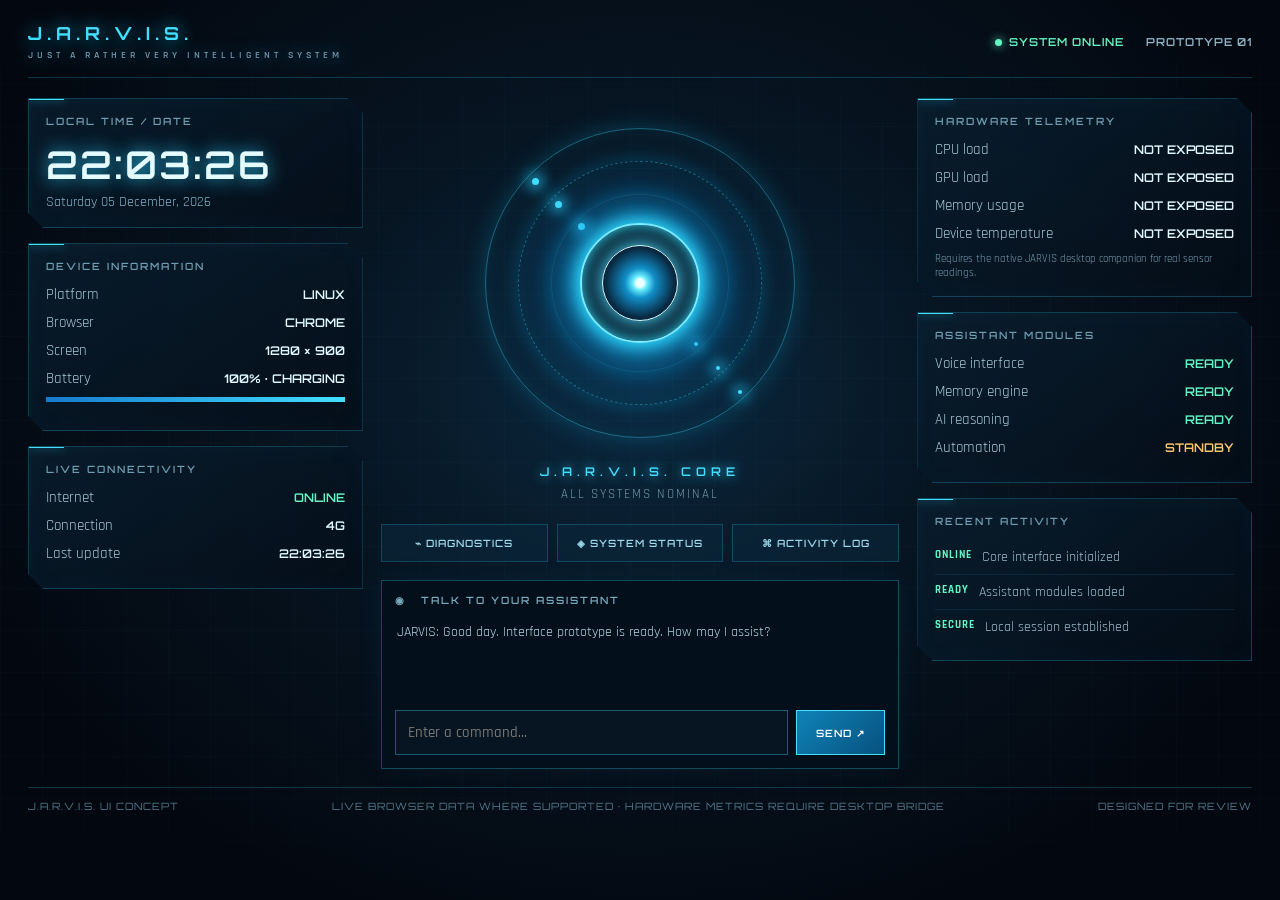
==== ui-prototype/index.html @ 623dfafd "Replace demo telemetry with live browser data and honest hardware placeholders" ====
<!doctype html>
<html lang="en">
<head>
<meta charset="utf-8"><meta name="viewport" content="width=device-width,initial-scale=1">
<meta name="theme-color" content="#050b13"><title>J.A.R.V.I.S. — Interface Prototype</title>
<style>
@import url('https://fonts.googleapis.com/css2?family=Orbitron:wght@400;500;600;700;800&family=Rajdhani:wght@400;500;600;700&display=swap');
:root{--bg:#050b13;--panel:rgba(8,22,35,.78);--line:rgba(42,190,230,.25);--cyan:#42dfff;--blue:#168dff;--muted:#7393a6;--white:#dffaff;--green:#63f6c4;--amber:#ffc66d}
*{box-sizing:border-box}body{margin:0;background:radial-gradient(ellipse at 50% 42%,#0b2940 0,#071522 35%,#030810 78%);color:var(--white);font-family:Rajdhani,Arial,sans-serif;min-height:100vh;overflow-x:hidden}
body:before{content:"";position:fixed;inset:0;pointer-events:none;background:linear-gradient(rgba(66,223,255,.025) 1px,transparent 1px),linear-gradient(90deg,rgba(66,223,255,.025) 1px,transparent 1px);background-size:42px 42px;mask-image:linear-gradient(transparent,#000 15%,#000 85%,transparent)}
.shell{max-width:1500px;margin:auto;padding:22px 28px 26px;position:relative}.top{display:flex;justify-content:space-between;align-items:center;border-bottom:1px solid var(--line);padding:0 0 16px}.brand{font:700 18px Orbitron;letter-spacing:5px;color:var(--cyan);text-shadow:0 0 18px #1abde9}.brand small{display:block;font:600 10px Rajdhani;letter-spacing:4px;color:#7297aa;margin-top:5px}.topright{display:flex;gap:22px;align-items:center;font:600 11px Orbitron;letter-spacing:1px;color:#91b5c6}.live{color:var(--green)}.dot{display:inline-block;width:7px;height:7px;border-radius:50%;background:var(--green);box-shadow:0 0 10px var(--green);margin-right:7px}
.layout{display:grid;grid-template-columns:minmax(210px,1fr) minmax(340px,1.55fr) minmax(210px,1fr);gap:18px;padding-top:20px}.column{display:flex;flex-direction:column;gap:15px}.panel{background:linear-gradient(145deg,rgba(10,31,48,.82),rgba(4,13,23,.78));border:1px solid var(--line);clip-path:polygon(0 0,calc(100% - 15px) 0,100% 15px,100% 100%,15px 100%,0 calc(100% - 15px));padding:16px 17px;position:relative;box-shadow:inset 0 0 22px rgba(25,145,190,.045),0 8px 28px #0005}.panel:after{content:"";position:absolute;top:0;left:0;width:35px;height:1px;background:var(--cyan);box-shadow:0 0 8px var(--cyan)}.label{font:600 10px Orbitron;letter-spacing:2px;color:#6f9caf;margin-bottom:13px}.clock{font:600 clamp(27px,3vw,40px) Orbitron;color:#e4fbff;text-shadow:0 0 18px #2bbce8;letter-spacing:2px}.date{font-size:14px;color:#83b1c5;margin-top:5px}.row{display:flex;justify-content:space-between;align-items:center;gap:12px;margin:9px 0;font-size:15px;color:#a9c9d7}.row strong{font:600 12px Orbitron;color:#e1faff}.meter{height:5px;background:#153346;margin:7px 0 12px;overflow:hidden}.meter i{display:block;height:100%;background:linear-gradient(90deg,#167bce,var(--cyan));box-shadow:0 0 10px var(--cyan);width:var(--w)}
.center{display:flex;flex-direction:column;align-items:center;justify-content:flex-start;min-height:440px;position:relative}.core-wrap{width:min(330px,75vw);aspect-ratio:1;display:grid;place-items:center;position:relative;margin:20px auto 16px}.orbit{position:absolute;border:1px solid rgba(62,218,255,.4);border-radius:50%;inset:3%;box-shadow:0 0 25px #0ba9d944,inset 0 0 25px #0ba9d922;animation:spin 22s linear infinite}.orbit.two{inset:13%;border-style:dashed;animation:spin 35s linear infinite reverse}.orbit.three{inset:23%;border-color:rgba(62,218,255,.18);animation:spin 15s linear infinite}.orbit:before,.orbit:after{content:"";position:absolute;width:7px;height:7px;background:var(--cyan);border-radius:50%;box-shadow:0 0 14px 4px #26bce9;top:16%;left:15%}.orbit:after{top:auto;left:auto;bottom:14%;right:17%;width:4px;height:4px}.reactor{width:43%;aspect-ratio:1;border-radius:50%;position:relative;background:radial-gradient(circle,#eaffff 0 4%,#68edff 7%,#118ec7 15%,#092a43 34%,#061321 57%,transparent 60%);filter:drop-shadow(0 0 14px #21cfff) drop-shadow(0 0 35px #0786d9);animation:pulse 3s ease-in-out infinite}.reactor:before{content:"";position:absolute;inset:8%;border:2px solid #7aeaff;border-radius:50%;box-shadow:0 0 18px #37dfff,inset 0 0 15px #37dfff}.reactor:after{content:"";position:absolute;inset:23%;border:1px solid #d8fbff;border-radius:50%;box-shadow:0 0 20px #55e5ff}.core-caption{text-align:center;font:600 12px Orbitron;letter-spacing:5px;color:var(--cyan);text-shadow:0 0 12px #2dcfff}.subcaption{font-size:13px;color:#7297aa;letter-spacing:2px;margin-top:7px}.quick{display:grid;grid-template-columns:repeat(3,1fr);gap:9px;width:100%;margin-top:22px}.quick button,.navbtn{font:600 10px Orbitron;letter-spacing:1px;color:#9bd7e8;background:rgba(10,38,57,.7);border:1px solid var(--line);padding:12px 7px;cursor:pointer;transition:.2s}.quick button:hover,.navbtn:hover{border-color:var(--cyan);color:#fff;box-shadow:0 0 16px #18bce533;background:#0d2d43}.metric{font:600 23px Orbitron;color:#e1faff}.unit{font:11px Rajdhani;color:#779bad}.activity{display:flex;gap:10px;padding:8px 0;border-bottom:1px solid rgba(42,190,230,.12);font-size:14px;color:#9dbdcb}.activity:last-child{border:0}.activity b{color:var(--green);font-size:11px;letter-spacing:1px}.chat{margin-top:18px;border:1px solid rgba(47,197,235,.32);background:rgba(4,16,27,.9);padding:13px;box-shadow:0 0 25px #0785ba16}.chat-head{font:600 10px Orbitron;letter-spacing:2px;color:#78a9bc;margin-bottom:9px}.messages{height:95px;overflow:auto;font-size:14px;color:#b6d5e1;padding:2px 2px 8px}.msg{margin:6px 0}.msg.user{color:#73e8ff}.composer{display:flex;gap:8px}.composer input{min-width:0;flex:1;background:#071522;border:1px solid #1b5973;color:#dffaff;padding:12px;font:500 15px Rajdhani;outline:none}.composer input:focus{border-color:var(--cyan);box-shadow:0 0 12px #16a8d433}.composer button{background:linear-gradient(135deg,#0e83b7,#07517e);border:1px solid #48dfff;color:white;padding:0 19px;font:600 10px Orbitron;letter-spacing:1px;cursor:pointer}.foot{display:flex;justify-content:space-between;gap:10px;margin-top:18px;padding-top:12px;border-top:1px solid var(--line);font:10px Orbitron;letter-spacing:1px;color:#54798b}.toast{position:fixed;bottom:22px;left:50%;transform:translate(-50%,20px);opacity:0;background:#0b2b3d;border:1px solid var(--cyan);padding:10px 18px;color:#dffaff;font:11px Orbitron;transition:.25s;pointer-events:none}.toast.show{opacity:1;transform:translate(-50%,0)}@keyframes spin{to{transform:rotate(360deg)}}@keyframes pulse{50%{transform:scale(1.06);filter:drop-shadow(0 0 20px #21cfff) drop-shadow(0 0 48px #0786d9)}}@media(max-width:900px){.layout{grid-template-columns:1fr 1fr}.center{grid-column:1/-1;grid-row:1;min-height:unset}.column.left{grid-column:1}.column.right{grid-column:2}.core-wrap{width:250px;margin:12px auto}.quick{max-width:480px}}@media(max-width:560px){.shell{padding:15px 12px}.topright{gap:9px;font-size:9px}.brand{font-size:15px;letter-spacing:3px}.layout{grid-template-columns:1fr}.center{grid-column:1;grid-row:1}.column.left,.column.right{grid-column:1}.core-wrap{width:220px}.foot{font-size:8px}.quick button{font-size:9px}}
</style></head>
<body><main class="shell">
<header class="top"><div class="brand">J.A.R.V.I.S.<small>JUST A RATHER VERY INTELLIGENT SYSTEM</small></div><div class="topright"><span><i class="dot"></i><span class="live">SYSTEM ONLINE</span></span><span>PROTOTYPE 01</span></div></header>
<section class="layout">
<aside class="column left">
<div class="panel"><div class="label">LOCAL TIME / DATE</div><div class="clock" id="clock">--:--:--</div><div class="date" id="date">Loading date...</div></div>
<div class="panel"><div class="label">DEVICE INFORMATION</div><div class="row"><span>Platform</span><strong id="platform">DETECTING</strong></div><div class="row"><span>Browser</span><strong id="browser">DETECTING</strong></div><div class="row"><span>Screen</span><strong id="screenSize">--</strong></div><div class="row"><span>Battery</span><strong id="battery">NOT AVAILABLE</strong></div><div class="meter"><i id="batteryMeter" style="--w:0%"></i></div></div>
<div class="panel"><div class="label">LIVE CONNECTIVITY</div><div class="row"><span>Internet</span><strong id="onlineStatus">CHECKING</strong></div><div class="row"><span>Connection</span><strong id="connectionType">UNKNOWN</strong></div><div class="row"><span>Last update</span><strong id="updateTime">--:--:--</strong></div></div>
</aside>
<section class="center"><div class="core-wrap"><div class="orbit"></div><div class="orbit two"></div><div class="orbit three"></div><div class="reactor"></div></div><div class="core-caption">J.A.R.V.I.S. CORE</div><div class="subcaption">ALL SYSTEMS NOMINAL</div>
<div class="quick"><button data-action="Run diagnostics">⌁ DIAGNOSTICS</button><button data-action="Open system status">◈ SYSTEM STATUS</button><button data-action="Show recent activity">⌘ ACTIVITY LOG</button></div>
<div class="chat" style="width:100%"><div class="chat-head">◉ &nbsp; TALK TO YOUR ASSISTANT</div><div class="messages" id="messages"><div class="msg">JARVIS: Good day. Interface prototype is ready. How may I assist?</div></div><form class="composer" id="chatForm"><input id="chatInput" autocomplete="off" placeholder="Enter a command..." aria-label="Message JARVIS"><button type="submit">SEND ↗</button></form></div></section>
<aside class="column right">
<div class="panel"><div class="label">HARDWARE TELEMETRY</div><div class="row"><span>CPU load</span><strong id="cpuLoad">NOT EXPOSED</strong></div><div class="row"><span>GPU load</span><strong id="gpuLoad">NOT EXPOSED</strong></div><div class="row"><span>Memory usage</span><strong id="memoryUsage">NOT EXPOSED</strong></div><div class="row"><span>Device temperature</span><strong id="deviceTemp">NOT EXPOSED</strong></div><div class="unit">Requires the native JARVIS desktop companion for real sensor readings.</div></div>
<div class="panel"><div class="label">ASSISTANT MODULES</div><div class="row"><span>Voice interface</span><strong style="color:var(--green)">READY</strong></div><div class="row"><span>Memory engine</span><strong style="color:var(--green)">READY</strong></div><div class="row"><span>AI reasoning</span><strong style="color:var(--green)">READY</strong></div><div class="row"><span>Automation</span><strong style="color:var(--amber)">STANDBY</strong></div></div>
<div class="panel"><div class="label">RECENT ACTIVITY</div><div class="activity"><b>ONLINE</b><span>Core interface initialized</span></div><div class="activity"><b>READY</b><span>Assistant modules loaded</span></div><div class="activity"><b>SECURE</b><span>Local session established</span></div></div>
</aside></section>
<footer class="foot"><span>J.A.R.V.I.S. UI CONCEPT</span><span>LIVE BROWSER DATA WHERE SUPPORTED · HARDWARE METRICS REQUIRE DESKTOP BRIDGE</span><span>DESIGNED FOR REVIEW</span></footer></main><div class="toast" id="toast"></div>
<script>
const clock=document.getElementById('clock'),date=document.getElementById('date');
const updateTime=document.getElementById('updateTime');
function tick(){const d=new Date();clock.textContent=d.toLocaleTimeString('en-IN',{hour12:false});date.textContent=d.toLocaleDateString('en-IN',{weekday:'long',day:'2-digit',month:'long',year:'numeric'});if(updateTime)updateTime.textContent=d.toLocaleTimeString('en-IN',{hour12:false});}
tick();setInterval(tick,1000);
document.getElementById('platform').textContent=(navigator.userAgentData?.platform||navigator.platform||'Browser').toUpperCase();
document.getElementById('browser').textContent=(navigator.userAgent.match(/(Edg|Chrome|Firefox|Safari)\/?([\d.]*)/i)?.[1]||'WEB').toUpperCase();
function screenInfo(){document.getElementById('screenSize').textContent=screen.width+' × '+screen.height;}
screenInfo();addEventListener('resize',screenInfo);
function updateOnline(){const el=document.getElementById('onlineStatus');el.textContent=navigator.onLine?'ONLINE':'OFFLINE';el.style.color=navigator.onLine?'var(--green)':'var(--amber)';}
updateOnline();addEventListener('online',updateOnline);addEventListener('offline',updateOnline);
const connection=navigator.connection||navigator.mozConnection||navigator.webkitConnection;
function updateConnection(){document.getElementById('connectionType').textContent=connection?(connection.effectiveType||connection.type||'AVAILABLE').toUpperCase():'NOT EXPOSED';}
updateConnection();connection?.addEventListener?.('change',updateConnection);
async function updateBattery(){const el=document.getElementById('battery'),meter=document.getElementById('batteryMeter');if(!navigator.getBattery){el.textContent='NOT SUPPORTED';meter.style.setProperty('--w','0%');return;}try{const b=await navigator.getBattery();function paint(){el.textContent=Math.round(b.level*100)+'%'+(b.charging?' · CHARGING':'');meter.style.setProperty('--w',(b.level*100)+'%');}paint();b.addEventListener('levelchange',paint);b.addEventListener('chargingchange',paint);}catch{el.textContent='PERMISSION UNAVAILABLE';}}
updateBattery();
const toast=document.getElementById('toast');let toastTimer;
function notify(t){toast.textContent=t;toast.classList.add('show');clearTimeout(toastTimer);toastTimer=setTimeout(()=>toast.classList.remove('show'),2200);}
document.querySelectorAll('[data-action]').forEach(b=>b.addEventListener('click',()=>{notify(b.dataset.action+' — prototype action');addMessage('JARVIS',b.dataset.action+' selected. Desktop integration is not connected yet.');}));
const messages=document.getElementById('messages');
function addMessage(who,txt,cls=''){const el=document.createElement('div');el.className='msg '+cls;el.textContent=who+': '+txt;messages.appendChild(el);messages.scrollTop=messages.scrollHeight;}
document.getElementById('chatForm').addEventListener('submit',e=>{e.preventDefault();const input=document.getElementById('chatInput'),value=input.value.trim();if(!value)return;addMessage('YOU',value,'user');input.value='';setTimeout(()=>addMessage('JARVIS','Message received. Connect the JARVIS AI backend to enable real assistant responses.'),350);});
</script></body></html>
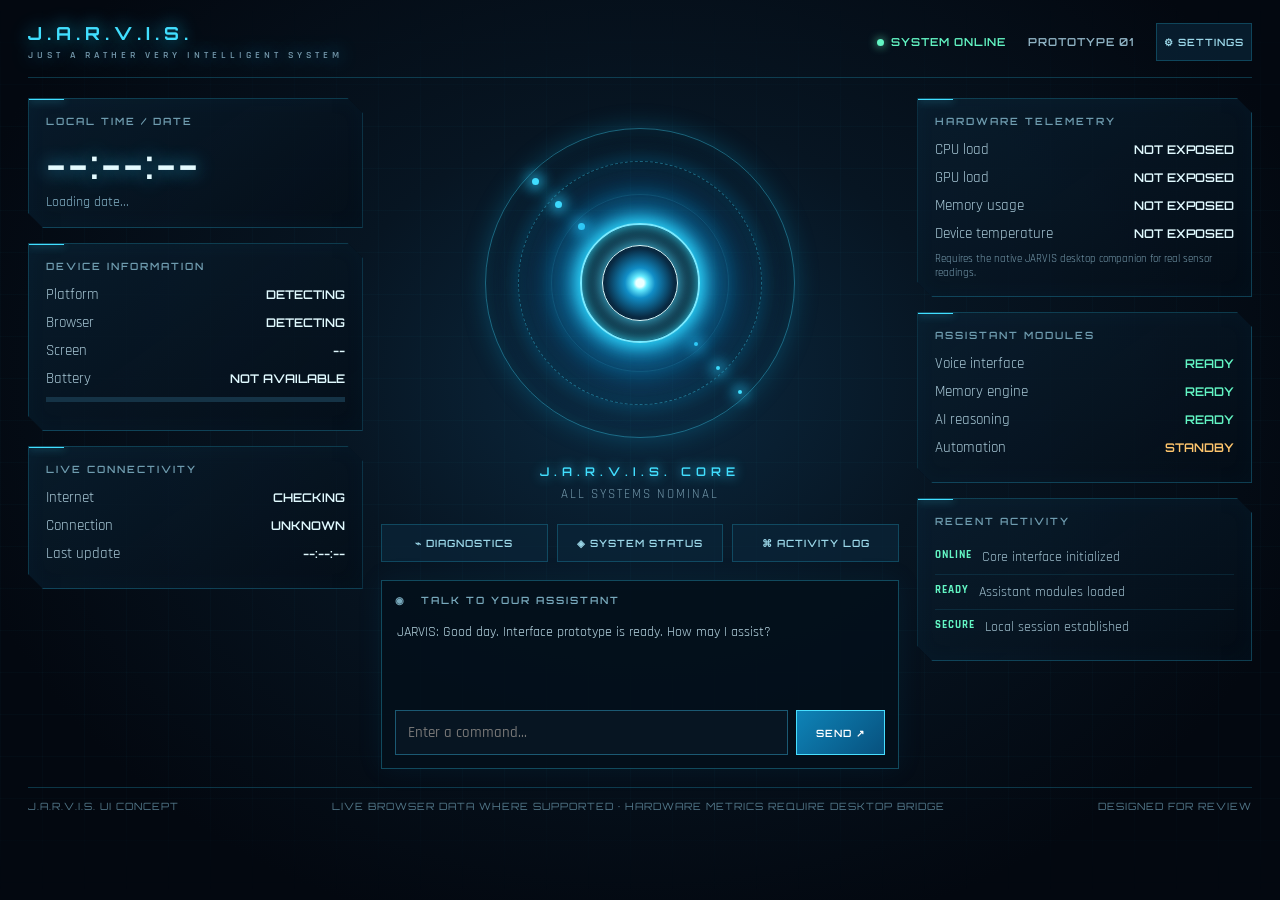
==== commit a737c266: "Add interactive JARVIS interface settings" ====
--- a/ui-prototype/index.html
+++ b/ui-prototype/index.html
@@ -10,10 +10,10 @@
 body:before{content:"";position:fixed;inset:0;pointer-events:none;background:linear-gradient(rgba(66,223,255,.025) 1px,transparent 1px),linear-gradient(90deg,rgba(66,223,255,.025) 1px,transparent 1px);background-size:42px 42px;mask-image:linear-gradient(transparent,#000 15%,#000 85%,transparent)}
 .shell{max-width:1500px;margin:auto;padding:22px 28px 26px;position:relative}.top{display:flex;justify-content:space-between;align-items:center;border-bottom:1px solid var(--line);padding:0 0 16px}.brand{font:700 18px Orbitron;letter-spacing:5px;color:var(--cyan);text-shadow:0 0 18px #1abde9}.brand small{display:block;font:600 10px Rajdhani;letter-spacing:4px;color:#7297aa;margin-top:5px}.topright{display:flex;gap:22px;align-items:center;font:600 11px Orbitron;letter-spacing:1px;color:#91b5c6}.live{color:var(--green)}.dot{display:inline-block;width:7px;height:7px;border-radius:50%;background:var(--green);box-shadow:0 0 10px var(--green);margin-right:7px}
 .layout{display:grid;grid-template-columns:minmax(210px,1fr) minmax(340px,1.55fr) minmax(210px,1fr);gap:18px;padding-top:20px}.column{display:flex;flex-direction:column;gap:15px}.panel{background:linear-gradient(145deg,rgba(10,31,48,.82),rgba(4,13,23,.78));border:1px solid var(--line);clip-path:polygon(0 0,calc(100% - 15px) 0,100% 15px,100% 100%,15px 100%,0 calc(100% - 15px));padding:16px 17px;position:relative;box-shadow:inset 0 0 22px rgba(25,145,190,.045),0 8px 28px #0005}.panel:after{content:"";position:absolute;top:0;left:0;width:35px;height:1px;background:var(--cyan);box-shadow:0 0 8px var(--cyan)}.label{font:600 10px Orbitron;letter-spacing:2px;color:#6f9caf;margin-bottom:13px}.clock{font:600 clamp(27px,3vw,40px) Orbitron;color:#e4fbff;text-shadow:0 0 18px #2bbce8;letter-spacing:2px}.date{font-size:14px;color:#83b1c5;margin-top:5px}.row{display:flex;justify-content:space-between;align-items:center;gap:12px;margin:9px 0;font-size:15px;color:#a9c9d7}.row strong{font:600 12px Orbitron;color:#e1faff}.meter{height:5px;background:#153346;margin:7px 0 12px;overflow:hidden}.meter i{display:block;height:100%;background:linear-gradient(90deg,#167bce,var(--cyan));box-shadow:0 0 10px var(--cyan);width:var(--w)}
-.center{display:flex;flex-direction:column;align-items:center;justify-content:flex-start;min-height:440px;position:relative}.core-wrap{width:min(330px,75vw);aspect-ratio:1;display:grid;place-items:center;position:relative;margin:20px auto 16px}.orbit{position:absolute;border:1px solid rgba(62,218,255,.4);border-radius:50%;inset:3%;box-shadow:0 0 25px #0ba9d944,inset 0 0 25px #0ba9d922;animation:spin 22s linear infinite}.orbit.two{inset:13%;border-style:dashed;animation:spin 35s linear infinite reverse}.orbit.three{inset:23%;border-color:rgba(62,218,255,.18);animation:spin 15s linear infinite}.orbit:before,.orbit:after{content:"";position:absolute;width:7px;height:7px;background:var(--cyan);border-radius:50%;box-shadow:0 0 14px 4px #26bce9;top:16%;left:15%}.orbit:after{top:auto;left:auto;bottom:14%;right:17%;width:4px;height:4px}.reactor{width:43%;aspect-ratio:1;border-radius:50%;position:relative;background:radial-gradient(circle,#eaffff 0 4%,#68edff 7%,#118ec7 15%,#092a43 34%,#061321 57%,transparent 60%);filter:drop-shadow(0 0 14px #21cfff) drop-shadow(0 0 35px #0786d9);animation:pulse 3s ease-in-out infinite}.reactor:before{content:"";position:absolute;inset:8%;border:2px solid #7aeaff;border-radius:50%;box-shadow:0 0 18px #37dfff,inset 0 0 15px #37dfff}.reactor:after{content:"";position:absolute;inset:23%;border:1px solid #d8fbff;border-radius:50%;box-shadow:0 0 20px #55e5ff}.core-caption{text-align:center;font:600 12px Orbitron;letter-spacing:5px;color:var(--cyan);text-shadow:0 0 12px #2dcfff}.subcaption{font-size:13px;color:#7297aa;letter-spacing:2px;margin-top:7px}.quick{display:grid;grid-template-columns:repeat(3,1fr);gap:9px;width:100%;margin-top:22px}.quick button,.navbtn{font:600 10px Orbitron;letter-spacing:1px;color:#9bd7e8;background:rgba(10,38,57,.7);border:1px solid var(--line);padding:12px 7px;cursor:pointer;transition:.2s}.quick button:hover,.navbtn:hover{border-color:var(--cyan);color:#fff;box-shadow:0 0 16px #18bce533;background:#0d2d43}.metric{font:600 23px Orbitron;color:#e1faff}.unit{font:11px Rajdhani;color:#779bad}.activity{display:flex;gap:10px;padding:8px 0;border-bottom:1px solid rgba(42,190,230,.12);font-size:14px;color:#9dbdcb}.activity:last-child{border:0}.activity b{color:var(--green);font-size:11px;letter-spacing:1px}.chat{margin-top:18px;border:1px solid rgba(47,197,235,.32);background:rgba(4,16,27,.9);padding:13px;box-shadow:0 0 25px #0785ba16}.chat-head{font:600 10px Orbitron;letter-spacing:2px;color:#78a9bc;margin-bottom:9px}.messages{height:95px;overflow:auto;font-size:14px;color:#b6d5e1;padding:2px 2px 8px}.msg{margin:6px 0}.msg.user{color:#73e8ff}.composer{display:flex;gap:8px}.composer input{min-width:0;flex:1;background:#071522;border:1px solid #1b5973;color:#dffaff;padding:12px;font:500 15px Rajdhani;outline:none}.composer input:focus{border-color:var(--cyan);box-shadow:0 0 12px #16a8d433}.composer button{background:linear-gradient(135deg,#0e83b7,#07517e);border:1px solid #48dfff;color:white;padding:0 19px;font:600 10px Orbitron;letter-spacing:1px;cursor:pointer}.foot{display:flex;justify-content:space-between;gap:10px;margin-top:18px;padding-top:12px;border-top:1px solid var(--line);font:10px Orbitron;letter-spacing:1px;color:#54798b}.toast{position:fixed;bottom:22px;left:50%;transform:translate(-50%,20px);opacity:0;background:#0b2b3d;border:1px solid var(--cyan);padding:10px 18px;color:#dffaff;font:11px Orbitron;transition:.25s;pointer-events:none}.toast.show{opacity:1;transform:translate(-50%,0)}@keyframes spin{to{transform:rotate(360deg)}}@keyframes pulse{50%{transform:scale(1.06);filter:drop-shadow(0 0 20px #21cfff) drop-shadow(0 0 48px #0786d9)}}@media(max-width:900px){.layout{grid-template-columns:1fr 1fr}.center{grid-column:1/-1;grid-row:1;min-height:unset}.column.left{grid-column:1}.column.right{grid-column:2}.core-wrap{width:250px;margin:12px auto}.quick{max-width:480px}}@media(max-width:560px){.shell{padding:15px 12px}.topright{gap:9px;font-size:9px}.brand{font-size:15px;letter-spacing:3px}.layout{grid-template-columns:1fr}.center{grid-column:1;grid-row:1}.column.left,.column.right{grid-column:1}.core-wrap{width:220px}.foot{font-size:8px}.quick button{font-size:9px}}
+.center{display:flex;flex-direction:column;align-items:center;justify-content:flex-start;min-height:440px;position:relative}.core-wrap{width:min(330px,75vw);aspect-ratio:1;display:grid;place-items:center;position:relative;margin:20px auto 16px}.orbit{position:absolute;border:1px solid rgba(62,218,255,.4);border-radius:50%;inset:3%;box-shadow:0 0 25px #0ba9d944,inset 0 0 25px #0ba9d922;animation:spin 22s linear infinite}.orbit.two{inset:13%;border-style:dashed;animation:spin 35s linear infinite reverse}.orbit.three{inset:23%;border-color:rgba(62,218,255,.18);animation:spin 15s linear infinite}.orbit:before,.orbit:after{content:"";position:absolute;width:7px;height:7px;background:var(--cyan);border-radius:50%;box-shadow:0 0 14px 4px #26bce9;top:16%;left:15%}.orbit:after{top:auto;left:auto;bottom:14%;right:17%;width:4px;height:4px}.reactor{width:43%;aspect-ratio:1;border-radius:50%;position:relative;background:radial-gradient(circle,#eaffff 0 4%,#68edff 7%,#118ec7 15%,#092a43 34%,#061321 57%,transparent 60%);filter:drop-shadow(0 0 14px #21cfff) drop-shadow(0 0 35px #0786d9);animation:pulse 3s ease-in-out infinite}.reactor:before{content:"";position:absolute;inset:8%;border:2px solid #7aeaff;border-radius:50%;box-shadow:0 0 18px #37dfff,inset 0 0 15px #37dfff}.reactor:after{content:"";position:absolute;inset:23%;border:1px solid #d8fbff;border-radius:50%;box-shadow:0 0 20px #55e5ff}.core-caption{text-align:center;font:600 12px Orbitron;letter-spacing:5px;color:var(--cyan);text-shadow:0 0 12px #2dcfff}.subcaption{font-size:13px;color:#7297aa;letter-spacing:2px;margin-top:7px}.quick{display:grid;grid-template-columns:repeat(3,1fr);gap:9px;width:100%;margin-top:22px}.quick button,.navbtn{font:600 10px Orbitron;letter-spacing:1px;color:#9bd7e8;background:rgba(10,38,57,.7);border:1px solid var(--line);padding:12px 7px;cursor:pointer;transition:.2s}.quick button:hover,.navbtn:hover{border-color:var(--cyan);color:#fff;box-shadow:0 0 16px #18bce533;background:#0d2d43}.metric{font:600 23px Orbitron;color:#e1faff}.unit{font:11px Rajdhani;color:#779bad}.activity{display:flex;gap:10px;padding:8px 0;border-bottom:1px solid rgba(42,190,230,.12);font-size:14px;color:#9dbdcb}.activity:last-child{border:0}.activity b{color:var(--green);font-size:11px;letter-spacing:1px}.chat{margin-top:18px;border:1px solid rgba(47,197,235,.32);background:rgba(4,16,27,.9);padding:13px;box-shadow:0 0 25px #0785ba16}.chat-head{font:600 10px Orbitron;letter-spacing:2px;color:#78a9bc;margin-bottom:9px}.messages{height:95px;overflow:auto;font-size:14px;color:#b6d5e1;padding:2px 2px 8px}.msg{margin:6px 0}.msg.user{color:#73e8ff}.composer{display:flex;gap:8px}.composer input{min-width:0;flex:1;background:#071522;border:1px solid #1b5973;color:#dffaff;padding:12px;font:500 15px Rajdhani;outline:none}.composer input:focus{border-color:var(--cyan);box-shadow:0 0 12px #16a8d433}.composer button{background:linear-gradient(135deg,#0e83b7,#07517e);border:1px solid #48dfff;color:white;padding:0 19px;font:600 10px Orbitron;letter-spacing:1px;cursor:pointer}.foot{display:flex;justify-content:space-between;gap:10px;margin-top:18px;padding-top:12px;border-top:1px solid var(--line);font:10px Orbitron;letter-spacing:1px;color:#54798b}.toast{position:fixed;bottom:22px;left:50%;transform:translate(-50%,20px);opacity:0;background:#0b2b3d;border:1px solid var(--cyan);padding:10px 18px;color:#dffaff;font:11px Orbitron;transition:.25s;pointer-events:none}.toast.show{opacity:1;transform:translate(-50%,0)}.settings-overlay{position:fixed;inset:0;z-index:20;background:rgba(0,5,12,.78);backdrop-filter:blur(8px);display:none;align-items:center;justify-content:center;padding:18px}.settings-overlay.open{display:flex}.settings-dialog{width:min(480px,100%);background:linear-gradient(145deg,#0b2639,#06111d);border:1px solid var(--cyan);box-shadow:0 0 45px #12bde833;padding:22px;clip-path:polygon(0 0,calc(100% - 16px) 0,100% 16px,100% 100%,16px 100%,0 calc(100% - 16px))}.settings-title{font:600 15px Orbitron;letter-spacing:3px;color:var(--cyan);margin-bottom:6px}.settings-sub{font-size:13px;color:var(--muted);margin-bottom:18px}.setting-row{display:flex;justify-content:space-between;align-items:center;gap:14px;padding:13px 0;border-bottom:1px solid rgba(42,190,230,.14);font-size:16px}.setting-row small{display:block;color:var(--muted);font-size:12px}.setting-row select{background:#071522;color:var(--white);border:1px solid var(--line);padding:8px;font:600 12px Rajdhani}.setting-row input{accent-color:var(--cyan);width:18px;height:18px}.settings-actions{display:flex;justify-content:flex-end;gap:9px;margin-top:20px}.settings-actions button{font:600 10px Orbitron;letter-spacing:1px;padding:11px 15px;border:1px solid var(--line);background:#0a2639;color:var(--white);cursor:pointer}.settings-actions .save{background:#07577b;border-color:var(--cyan)}@keyframes spin{to{transform:rotate(360deg)}}@keyframes pulse{50%{transform:scale(1.06);filter:drop-shadow(0 0 20px #21cfff) drop-shadow(0 0 48px #0786d9)}}@media(max-width:900px){.layout{grid-template-columns:1fr 1fr}.center{grid-column:1/-1;grid-row:1;min-height:unset}.column.left{grid-column:1}.column.right{grid-column:2}.core-wrap{width:250px;margin:12px auto}.quick{max-width:480px}}@media(max-width:560px){.shell{padding:15px 12px}.topright{gap:9px;font-size:9px}.brand{font-size:15px;letter-spacing:3px}.layout{grid-template-columns:1fr}.center{grid-column:1;grid-row:1}.column.left,.column.right{grid-column:1}.core-wrap{width:220px}.foot{font-size:8px}.quick button{font-size:9px}}
 </style></head>
 <body><main class="shell">
-<header class="top"><div class="brand">J.A.R.V.I.S.<small>JUST A RATHER VERY INTELLIGENT SYSTEM</small></div><div class="topright"><span><i class="dot"></i><span class="live">SYSTEM ONLINE</span></span><span>PROTOTYPE 01</span></div></header>
+<header class="top"><div class="brand">J.A.R.V.I.S.<small>JUST A RATHER VERY INTELLIGENT SYSTEM</small></div><div class="topright"><span><i class="dot"></i><span class="live">SYSTEM ONLINE</span></span><span>PROTOTYPE 01</span><button class="navbtn" id="openSettings" type="button" aria-haspopup="dialog">⚙ SETTINGS</button></div></header>
 <section class="layout">
 <aside class="column left">
 <div class="panel"><div class="label">LOCAL TIME / DATE</div><div class="clock" id="clock">--:--:--</div><div class="date" id="date">Loading date...</div></div>
@@ -32,7 +32,7 @@
 <script>
 const clock=document.getElementById('clock'),date=document.getElementById('date');
 const updateTime=document.getElementById('updateTime');
-function tick(){const d=new Date();clock.textContent=d.toLocaleTimeString('en-IN',{hour12:false});date.textContent=d.toLocaleDateString('en-IN',{weekday:'long',day:'2-digit',month:'long',year:'numeric'});if(updateTime)updateTime.textContent=d.toLocaleTimeString('en-IN',{hour12:false});}
+let preferences={accent:'cyan',clock24:true,seconds:true,motion:true};\nfunction tick(){const d=new Date();const timeOptions={hour:'2-digit',minute:'2-digit',hour12:!preferences.clock24};if(preferences.seconds)timeOptions.second='2-digit';clock.textContent=d.toLocaleTimeString('en-IN',timeOptions);date.textContent=d.toLocaleDateString('en-IN',{weekday:'long',day:'2-digit',month:'long',year:'numeric'});if(updateTime)updateTime.textContent=d.toLocaleTimeString('en-IN',{hour12:false});}
 tick();setInterval(tick,1000);
 document.getElementById('platform').textContent=(navigator.userAgentData?.platform||navigator.platform||'Browser').toUpperCase();
 document.getElementById('browser').textContent=(navigator.userAgent.match(/(Edg|Chrome|Firefox|Safari)\/?([\d.]*)/i)?.[1]||'WEB').toUpperCase();
@@ -45,7 +45,7 @@
 updateConnection();connection?.addEventListener?.('change',updateConnection);
 async function updateBattery(){const el=document.getElementById('battery'),meter=document.getElementById('batteryMeter');if(!navigator.getBattery){el.textContent='NOT SUPPORTED';meter.style.setProperty('--w','0%');return;}try{const b=await navigator.getBattery();function paint(){el.textContent=Math.round(b.level*100)+'%'+(b.charging?' · CHARGING':'');meter.style.setProperty('--w',(b.level*100)+'%');}paint();b.addEventListener('levelchange',paint);b.addEventListener('chargingchange',paint);}catch{el.textContent='PERMISSION UNAVAILABLE';}}
 updateBattery();
-const toast=document.getElementById('toast');let toastTimer;
+const overlay=document.getElementById('settingsOverlay');\nconst settingControls={accent:document.getElementById('accentSetting'),clock24:document.getElementById('clock24Setting'),seconds:document.getElementById('secondsSetting'),motion:document.getElementById('motionSetting')};\nfunction applyPreferences(){document.documentElement.style.setProperty('--cyan',preferences.accent==='blue'?'#4d9dff':preferences.accent==='green'?'#63f6a5':'#42dfff');document.documentElement.style.setProperty('--blue',preferences.accent==='blue'?'#2563eb':preferences.accent==='green'?'#159b62':'#168dff');document.querySelectorAll('.orbit,.reactor').forEach(el=>el.style.animationPlayState=preferences.motion?'running':'paused');}\nfunction loadPreferences(){try{const saved=JSON.parse(localStorage.getItem('jarvis-ui-settings')||'null');if(saved)preferences={...preferences,...saved};}catch{}settingControls.accent.value=preferences.accent;settingControls.clock24.checked=preferences.clock24;settingControls.seconds.checked=preferences.seconds;settingControls.motion.checked=preferences.motion;applyPreferences();}\nfunction openSettings(){overlay.classList.add('open');}\nfunction closeSettings(){overlay.classList.remove('open');}\ndocument.getElementById('openSettings').addEventListener('click',openSettings);document.getElementById('closeSettings').addEventListener('click',closeSettings);overlay.addEventListener('click',e=>{if(e.target===overlay)closeSettings();});document.addEventListener('keydown',e=>{if(e.key==='Escape')closeSettings();});document.getElementById('saveSettings').addEventListener('click',()=>{preferences={accent:settingControls.accent.value,clock24:settingControls.clock24.checked,seconds:settingControls.seconds.checked,motion:settingControls.motion.checked};try{localStorage.setItem('jarvis-ui-settings',JSON.stringify(preferences));}catch{}applyPreferences();tick();closeSettings();notify('Settings saved on this device');});loadPreferences();\nconst toast=document.getElementById('toast');let toastTimer;
 function notify(t){toast.textContent=t;toast.classList.add('show');clearTimeout(toastTimer);toastTimer=setTimeout(()=>toast.classList.remove('show'),2200);}
 document.querySelectorAll('[data-action]').forEach(b=>b.addEventListener('click',()=>{notify(b.dataset.action+' — prototype action');addMessage('JARVIS',b.dataset.action+' selected. Desktop integration is not connected yet.');}));
 const messages=document.getElementById('messages');
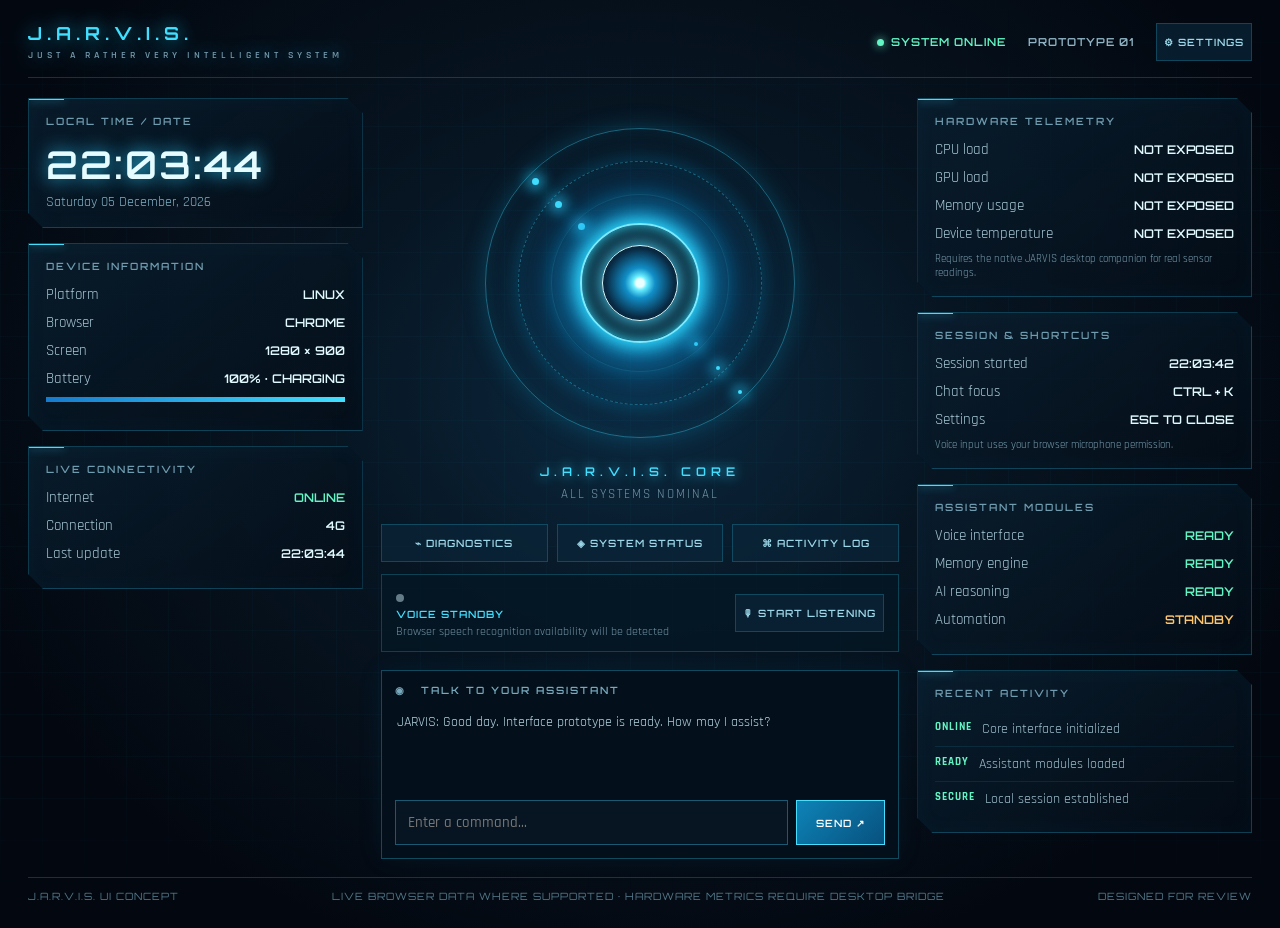
==== commit dc0c258a: "Enhance JARVIS desktop dashboard with voice controls and shortcuts" ====
--- a/ui-prototype/index.html
+++ b/ui-prototype/index.html
@@ -10,7 +10,7 @@
 body:before{content:"";position:fixed;inset:0;pointer-events:none;background:linear-gradient(rgba(66,223,255,.025) 1px,transparent 1px),linear-gradient(90deg,rgba(66,223,255,.025) 1px,transparent 1px);background-size:42px 42px;mask-image:linear-gradient(transparent,#000 15%,#000 85%,transparent)}
 .shell{max-width:1500px;margin:auto;padding:22px 28px 26px;position:relative}.top{display:flex;justify-content:space-between;align-items:center;border-bottom:1px solid var(--line);padding:0 0 16px}.brand{font:700 18px Orbitron;letter-spacing:5px;color:var(--cyan);text-shadow:0 0 18px #1abde9}.brand small{display:block;font:600 10px Rajdhani;letter-spacing:4px;color:#7297aa;margin-top:5px}.topright{display:flex;gap:22px;align-items:center;font:600 11px Orbitron;letter-spacing:1px;color:#91b5c6}.live{color:var(--green)}.dot{display:inline-block;width:7px;height:7px;border-radius:50%;background:var(--green);box-shadow:0 0 10px var(--green);margin-right:7px}
 .layout{display:grid;grid-template-columns:minmax(210px,1fr) minmax(340px,1.55fr) minmax(210px,1fr);gap:18px;padding-top:20px}.column{display:flex;flex-direction:column;gap:15px}.panel{background:linear-gradient(145deg,rgba(10,31,48,.82),rgba(4,13,23,.78));border:1px solid var(--line);clip-path:polygon(0 0,calc(100% - 15px) 0,100% 15px,100% 100%,15px 100%,0 calc(100% - 15px));padding:16px 17px;position:relative;box-shadow:inset 0 0 22px rgba(25,145,190,.045),0 8px 28px #0005}.panel:after{content:"";position:absolute;top:0;left:0;width:35px;height:1px;background:var(--cyan);box-shadow:0 0 8px var(--cyan)}.label{font:600 10px Orbitron;letter-spacing:2px;color:#6f9caf;margin-bottom:13px}.clock{font:600 clamp(27px,3vw,40px) Orbitron;color:#e4fbff;text-shadow:0 0 18px #2bbce8;letter-spacing:2px}.date{font-size:14px;color:#83b1c5;margin-top:5px}.row{display:flex;justify-content:space-between;align-items:center;gap:12px;margin:9px 0;font-size:15px;color:#a9c9d7}.row strong{font:600 12px Orbitron;color:#e1faff}.meter{height:5px;background:#153346;margin:7px 0 12px;overflow:hidden}.meter i{display:block;height:100%;background:linear-gradient(90deg,#167bce,var(--cyan));box-shadow:0 0 10px var(--cyan);width:var(--w)}
-.center{display:flex;flex-direction:column;align-items:center;justify-content:flex-start;min-height:440px;position:relative}.core-wrap{width:min(330px,75vw);aspect-ratio:1;display:grid;place-items:center;position:relative;margin:20px auto 16px}.orbit{position:absolute;border:1px solid rgba(62,218,255,.4);border-radius:50%;inset:3%;box-shadow:0 0 25px #0ba9d944,inset 0 0 25px #0ba9d922;animation:spin 22s linear infinite}.orbit.two{inset:13%;border-style:dashed;animation:spin 35s linear infinite reverse}.orbit.three{inset:23%;border-color:rgba(62,218,255,.18);animation:spin 15s linear infinite}.orbit:before,.orbit:after{content:"";position:absolute;width:7px;height:7px;background:var(--cyan);border-radius:50%;box-shadow:0 0 14px 4px #26bce9;top:16%;left:15%}.orbit:after{top:auto;left:auto;bottom:14%;right:17%;width:4px;height:4px}.reactor{width:43%;aspect-ratio:1;border-radius:50%;position:relative;background:radial-gradient(circle,#eaffff 0 4%,#68edff 7%,#118ec7 15%,#092a43 34%,#061321 57%,transparent 60%);filter:drop-shadow(0 0 14px #21cfff) drop-shadow(0 0 35px #0786d9);animation:pulse 3s ease-in-out infinite}.reactor:before{content:"";position:absolute;inset:8%;border:2px solid #7aeaff;border-radius:50%;box-shadow:0 0 18px #37dfff,inset 0 0 15px #37dfff}.reactor:after{content:"";position:absolute;inset:23%;border:1px solid #d8fbff;border-radius:50%;box-shadow:0 0 20px #55e5ff}.core-caption{text-align:center;font:600 12px Orbitron;letter-spacing:5px;color:var(--cyan);text-shadow:0 0 12px #2dcfff}.subcaption{font-size:13px;color:#7297aa;letter-spacing:2px;margin-top:7px}.quick{display:grid;grid-template-columns:repeat(3,1fr);gap:9px;width:100%;margin-top:22px}.quick button,.navbtn{font:600 10px Orbitron;letter-spacing:1px;color:#9bd7e8;background:rgba(10,38,57,.7);border:1px solid var(--line);padding:12px 7px;cursor:pointer;transition:.2s}.quick button:hover,.navbtn:hover{border-color:var(--cyan);color:#fff;box-shadow:0 0 16px #18bce533;background:#0d2d43}.metric{font:600 23px Orbitron;color:#e1faff}.unit{font:11px Rajdhani;color:#779bad}.activity{display:flex;gap:10px;padding:8px 0;border-bottom:1px solid rgba(42,190,230,.12);font-size:14px;color:#9dbdcb}.activity:last-child{border:0}.activity b{color:var(--green);font-size:11px;letter-spacing:1px}.chat{margin-top:18px;border:1px solid rgba(47,197,235,.32);background:rgba(4,16,27,.9);padding:13px;box-shadow:0 0 25px #0785ba16}.chat-head{font:600 10px Orbitron;letter-spacing:2px;color:#78a9bc;margin-bottom:9px}.messages{height:95px;overflow:auto;font-size:14px;color:#b6d5e1;padding:2px 2px 8px}.msg{margin:6px 0}.msg.user{color:#73e8ff}.composer{display:flex;gap:8px}.composer input{min-width:0;flex:1;background:#071522;border:1px solid #1b5973;color:#dffaff;padding:12px;font:500 15px Rajdhani;outline:none}.composer input:focus{border-color:var(--cyan);box-shadow:0 0 12px #16a8d433}.composer button{background:linear-gradient(135deg,#0e83b7,#07517e);border:1px solid #48dfff;color:white;padding:0 19px;font:600 10px Orbitron;letter-spacing:1px;cursor:pointer}.foot{display:flex;justify-content:space-between;gap:10px;margin-top:18px;padding-top:12px;border-top:1px solid var(--line);font:10px Orbitron;letter-spacing:1px;color:#54798b}.toast{position:fixed;bottom:22px;left:50%;transform:translate(-50%,20px);opacity:0;background:#0b2b3d;border:1px solid var(--cyan);padding:10px 18px;color:#dffaff;font:11px Orbitron;transition:.25s;pointer-events:none}.toast.show{opacity:1;transform:translate(-50%,0)}.settings-overlay{position:fixed;inset:0;z-index:20;background:rgba(0,5,12,.78);backdrop-filter:blur(8px);display:none;align-items:center;justify-content:center;padding:18px}.settings-overlay.open{display:flex}.settings-dialog{width:min(480px,100%);background:linear-gradient(145deg,#0b2639,#06111d);border:1px solid var(--cyan);box-shadow:0 0 45px #12bde833;padding:22px;clip-path:polygon(0 0,calc(100% - 16px) 0,100% 16px,100% 100%,16px 100%,0 calc(100% - 16px))}.settings-title{font:600 15px Orbitron;letter-spacing:3px;color:var(--cyan);margin-bottom:6px}.settings-sub{font-size:13px;color:var(--muted);margin-bottom:18px}.setting-row{display:flex;justify-content:space-between;align-items:center;gap:14px;padding:13px 0;border-bottom:1px solid rgba(42,190,230,.14);font-size:16px}.setting-row small{display:block;color:var(--muted);font-size:12px}.setting-row select{background:#071522;color:var(--white);border:1px solid var(--line);padding:8px;font:600 12px Rajdhani}.setting-row input{accent-color:var(--cyan);width:18px;height:18px}.settings-actions{display:flex;justify-content:flex-end;gap:9px;margin-top:20px}.settings-actions button{font:600 10px Orbitron;letter-spacing:1px;padding:11px 15px;border:1px solid var(--line);background:#0a2639;color:var(--white);cursor:pointer}.settings-actions .save{background:#07577b;border-color:var(--cyan)}@keyframes spin{to{transform:rotate(360deg)}}@keyframes pulse{50%{transform:scale(1.06);filter:drop-shadow(0 0 20px #21cfff) drop-shadow(0 0 48px #0786d9)}}@media(max-width:900px){.layout{grid-template-columns:1fr 1fr}.center{grid-column:1/-1;grid-row:1;min-height:unset}.column.left{grid-column:1}.column.right{grid-column:2}.core-wrap{width:250px;margin:12px auto}.quick{max-width:480px}}@media(max-width:560px){.shell{padding:15px 12px}.topright{gap:9px;font-size:9px}.brand{font-size:15px;letter-spacing:3px}.layout{grid-template-columns:1fr}.center{grid-column:1;grid-row:1}.column.left,.column.right{grid-column:1}.core-wrap{width:220px}.foot{font-size:8px}.quick button{font-size:9px}}
+.center{display:flex;flex-direction:column;align-items:center;justify-content:flex-start;min-height:440px;position:relative}.core-wrap{width:min(330px,75vw);aspect-ratio:1;display:grid;place-items:center;position:relative;margin:20px auto 16px}.orbit{position:absolute;border:1px solid rgba(62,218,255,.4);border-radius:50%;inset:3%;box-shadow:0 0 25px #0ba9d944,inset 0 0 25px #0ba9d922;animation:spin 22s linear infinite}.orbit.two{inset:13%;border-style:dashed;animation:spin 35s linear infinite reverse}.orbit.three{inset:23%;border-color:rgba(62,218,255,.18);animation:spin 15s linear infinite}.orbit:before,.orbit:after{content:"";position:absolute;width:7px;height:7px;background:var(--cyan);border-radius:50%;box-shadow:0 0 14px 4px #26bce9;top:16%;left:15%}.orbit:after{top:auto;left:auto;bottom:14%;right:17%;width:4px;height:4px}.reactor{width:43%;aspect-ratio:1;border-radius:50%;position:relative;background:radial-gradient(circle,#eaffff 0 4%,#68edff 7%,#118ec7 15%,#092a43 34%,#061321 57%,transparent 60%);filter:drop-shadow(0 0 14px #21cfff) drop-shadow(0 0 35px #0786d9);animation:pulse 3s ease-in-out infinite}.reactor:before{content:"";position:absolute;inset:8%;border:2px solid #7aeaff;border-radius:50%;box-shadow:0 0 18px #37dfff,inset 0 0 15px #37dfff}.reactor:after{content:"";position:absolute;inset:23%;border:1px solid #d8fbff;border-radius:50%;box-shadow:0 0 20px #55e5ff}.core-caption{text-align:center;font:600 12px Orbitron;letter-spacing:5px;color:var(--cyan);text-shadow:0 0 12px #2dcfff}.subcaption{font-size:13px;color:#7297aa;letter-spacing:2px;margin-top:7px}.quick{display:grid;grid-template-columns:repeat(3,1fr);gap:9px;width:100%;margin-top:22px}.quick button,.navbtn{font:600 10px Orbitron;letter-spacing:1px;color:#9bd7e8;background:rgba(10,38,57,.7);border:1px solid var(--line);padding:12px 7px;cursor:pointer;transition:.2s}.quick button:hover,.navbtn:hover{border-color:var(--cyan);color:#fff;box-shadow:0 0 16px #18bce533;background:#0d2d43}.metric{font:600 23px Orbitron;color:#e1faff}.unit{font:11px Rajdhani;color:#779bad}.activity{display:flex;gap:10px;padding:8px 0;border-bottom:1px solid rgba(42,190,230,.12);font-size:14px;color:#9dbdcb}.activity:last-child{border:0}.voice-strip{width:100%;display:flex;justify-content:space-between;align-items:center;gap:14px;margin-top:12px;padding:12px 14px;border:1px solid var(--line);background:rgba(5,24,37,.78)}.voice-strip strong{display:block;font:600 10px Orbitron;letter-spacing:1px;color:var(--cyan)}.voice-strip small{display:block;color:var(--muted);font-size:12px;margin-top:4px}.voice-indicator{display:inline-block;width:8px;height:8px;border-radius:50%;background:#647b88;margin-right:8px}.voice-indicator.active{background:var(--green);box-shadow:0 0 12px var(--green);animation:pulse 1s infinite}.voice-strip button{white-space:nowrap}.activity b{color:var(--green);font-size:11px;letter-spacing:1px}.chat{margin-top:18px;border:1px solid rgba(47,197,235,.32);background:rgba(4,16,27,.9);padding:13px;box-shadow:0 0 25px #0785ba16}.chat-head{font:600 10px Orbitron;letter-spacing:2px;color:#78a9bc;margin-bottom:9px}.messages{height:95px;overflow:auto;font-size:14px;color:#b6d5e1;padding:2px 2px 8px}.msg{margin:6px 0}.msg.user{color:#73e8ff}.composer{display:flex;gap:8px}.composer input{min-width:0;flex:1;background:#071522;border:1px solid #1b5973;color:#dffaff;padding:12px;font:500 15px Rajdhani;outline:none}.composer input:focus{border-color:var(--cyan);box-shadow:0 0 12px #16a8d433}.composer button{background:linear-gradient(135deg,#0e83b7,#07517e);border:1px solid #48dfff;color:white;padding:0 19px;font:600 10px Orbitron;letter-spacing:1px;cursor:pointer}.foot{display:flex;justify-content:space-between;gap:10px;margin-top:18px;padding-top:12px;border-top:1px solid var(--line);font:10px Orbitron;letter-spacing:1px;color:#54798b}.toast{position:fixed;bottom:22px;left:50%;transform:translate(-50%,20px);opacity:0;background:#0b2b3d;border:1px solid var(--cyan);padding:10px 18px;color:#dffaff;font:11px Orbitron;transition:.25s;pointer-events:none}.toast.show{opacity:1;transform:translate(-50%,0)}.settings-overlay{position:fixed;inset:0;z-index:20;background:rgba(0,5,12,.78);backdrop-filter:blur(8px);display:none;align-items:center;justify-content:center;padding:18px}.settings-overlay.open{display:flex}.settings-dialog{width:min(480px,100%);background:linear-gradient(145deg,#0b2639,#06111d);border:1px solid var(--cyan);box-shadow:0 0 45px #12bde833;padding:22px;clip-path:polygon(0 0,calc(100% - 16px) 0,100% 16px,100% 100%,16px 100%,0 calc(100% - 16px))}.settings-title{font:600 15px Orbitron;letter-spacing:3px;color:var(--cyan);margin-bottom:6px}.settings-sub{font-size:13px;color:var(--muted);margin-bottom:18px}.setting-row{display:flex;justify-content:space-between;align-items:center;gap:14px;padding:13px 0;border-bottom:1px solid rgba(42,190,230,.14);font-size:16px}.setting-row small{display:block;color:var(--muted);font-size:12px}.setting-row select{background:#071522;color:var(--white);border:1px solid var(--line);padding:8px;font:600 12px Rajdhani}.setting-row input{accent-color:var(--cyan);width:18px;height:18px}.setting-stack{padding:12px 0;border-bottom:1px solid rgba(42,190,230,.14)}.setting-stack label{display:block;font-size:15px;color:#b9d7e2;margin-bottom:7px}.setting-stack small{display:block;color:var(--muted);font-size:12px;margin-top:3px}.setting-input{width:100%;background:#071522;color:var(--white);border:1px solid var(--line);padding:10px;font:500 14px Rajdhani;outline:none}.setting-input:focus{border-color:var(--cyan)}.key-line{display:flex;gap:7px}.key-line .setting-input{flex:1;min-width:0}.key-line button{background:#0a2639;color:var(--cyan);border:1px solid var(--line);padding:0 10px;cursor:pointer}.settings-warning{font-size:12px;line-height:1.45;color:var(--amber);margin-top:10px}.settings-actions{display:flex;justify-content:flex-end;gap:9px;margin-top:20px}.settings-actions button{font:600 10px Orbitron;letter-spacing:1px;padding:11px 15px;border:1px solid var(--line);background:#0a2639;color:var(--white);cursor:pointer}.settings-actions .save{background:#07577b;border-color:var(--cyan)}@keyframes spin{to{transform:rotate(360deg)}}@keyframes pulse{50%{transform:scale(1.06);filter:drop-shadow(0 0 20px #21cfff) drop-shadow(0 0 48px #0786d9)}}@media(max-width:900px){.layout{grid-template-columns:1fr 1fr}.center{grid-column:1/-1;grid-row:1;min-height:unset}.column.left{grid-column:1}.column.right{grid-column:2}.core-wrap{width:250px;margin:12px auto}.quick{max-width:480px}}@media(max-width:560px){.shell{padding:15px 12px}.topright{gap:9px;font-size:9px}.brand{font-size:15px;letter-spacing:3px}.layout{grid-template-columns:1fr}.center{grid-column:1;grid-row:1}.column.left,.column.right{grid-column:1}.core-wrap{width:220px}.foot{font-size:8px}.quick button{font-size:9px}}
 </style></head>
 <body><main class="shell">
 <header class="top"><div class="brand">J.A.R.V.I.S.<small>JUST A RATHER VERY INTELLIGENT SYSTEM</small></div><div class="topright"><span><i class="dot"></i><span class="live">SYSTEM ONLINE</span></span><span>PROTOTYPE 01</span><button class="navbtn" id="openSettings" type="button" aria-haspopup="dialog">⚙ SETTINGS</button></div></header>
@@ -21,19 +21,20 @@
 <div class="panel"><div class="label">LIVE CONNECTIVITY</div><div class="row"><span>Internet</span><strong id="onlineStatus">CHECKING</strong></div><div class="row"><span>Connection</span><strong id="connectionType">UNKNOWN</strong></div><div class="row"><span>Last update</span><strong id="updateTime">--:--:--</strong></div></div>
 </aside>
 <section class="center"><div class="core-wrap"><div class="orbit"></div><div class="orbit two"></div><div class="orbit three"></div><div class="reactor"></div></div><div class="core-caption">J.A.R.V.I.S. CORE</div><div class="subcaption">ALL SYSTEMS NOMINAL</div>
-<div class="quick"><button data-action="Run diagnostics">⌁ DIAGNOSTICS</button><button data-action="Open system status">◈ SYSTEM STATUS</button><button data-action="Show recent activity">⌘ ACTIVITY LOG</button></div>
+<div class="quick"><button data-action="Run diagnostics">⌁ DIAGNOSTICS</button><button data-action="Open system status">◈ SYSTEM STATUS</button><button data-action="Show recent activity">⌘ ACTIVITY LOG</button></div><div class="voice-strip"><div><span class="voice-indicator" id="voiceIndicator"></span><strong id="voiceStatus">VOICE STANDBY</strong><small id="voiceHint">Browser speech recognition availability will be detected</small></div><button class="navbtn" id="voiceButton" type="button">🎙 START LISTENING</button></div>
 <div class="chat" style="width:100%"><div class="chat-head">◉ &nbsp; TALK TO YOUR ASSISTANT</div><div class="messages" id="messages"><div class="msg">JARVIS: Good day. Interface prototype is ready. How may I assist?</div></div><form class="composer" id="chatForm"><input id="chatInput" autocomplete="off" placeholder="Enter a command..." aria-label="Message JARVIS"><button type="submit">SEND ↗</button></form></div></section>
 <aside class="column right">
 <div class="panel"><div class="label">HARDWARE TELEMETRY</div><div class="row"><span>CPU load</span><strong id="cpuLoad">NOT EXPOSED</strong></div><div class="row"><span>GPU load</span><strong id="gpuLoad">NOT EXPOSED</strong></div><div class="row"><span>Memory usage</span><strong id="memoryUsage">NOT EXPOSED</strong></div><div class="row"><span>Device temperature</span><strong id="deviceTemp">NOT EXPOSED</strong></div><div class="unit">Requires the native JARVIS desktop companion for real sensor readings.</div></div>
-<div class="panel"><div class="label">ASSISTANT MODULES</div><div class="row"><span>Voice interface</span><strong style="color:var(--green)">READY</strong></div><div class="row"><span>Memory engine</span><strong style="color:var(--green)">READY</strong></div><div class="row"><span>AI reasoning</span><strong style="color:var(--green)">READY</strong></div><div class="row"><span>Automation</span><strong style="color:var(--amber)">STANDBY</strong></div></div>
+<div class="panel"><div class="label">SESSION & SHORTCUTS</div><div class="row"><span>Session started</span><strong id="sessionStart">--:--:--</strong></div><div class="row"><span>Chat focus</span><strong>CTRL + K</strong></div><div class="row"><span>Settings</span><strong>ESC TO CLOSE</strong></div><div class="unit">Voice input uses your browser microphone permission.</div></div><div class="panel"><div class="label">ASSISTANT MODULES</div><div class="row"><span>Voice interface</span><strong style="color:var(--green)">READY</strong></div><div class="row"><span>Memory engine</span><strong style="color:var(--green)">READY</strong></div><div class="row"><span>AI reasoning</span><strong style="color:var(--green)">READY</strong></div><div class="row"><span>Automation</span><strong style="color:var(--amber)">STANDBY</strong></div></div>
 <div class="panel"><div class="label">RECENT ACTIVITY</div><div class="activity"><b>ONLINE</b><span>Core interface initialized</span></div><div class="activity"><b>READY</b><span>Assistant modules loaded</span></div><div class="activity"><b>SECURE</b><span>Local session established</span></div></div>
 </aside></section>
-<footer class="foot"><span>J.A.R.V.I.S. UI CONCEPT</span><span>LIVE BROWSER DATA WHERE SUPPORTED · HARDWARE METRICS REQUIRE DESKTOP BRIDGE</span><span>DESIGNED FOR REVIEW</span></footer></main><div class="toast" id="toast"></div>
+<footer class="foot"><span>J.A.R.V.I.S. UI CONCEPT</span><span>LIVE BROWSER DATA WHERE SUPPORTED · HARDWARE METRICS REQUIRE DESKTOP BRIDGE</span><span>DESIGNED FOR REVIEW</span></footer></main><div class="toast" id="toast"></div><div class="settings-overlay" id="settingsOverlay"><section class="settings-dialog" role="dialog" aria-modal="true" aria-labelledby="settingsTitle"><div class="settings-title" id="settingsTitle">SYSTEM SETTINGS</div><div class="settings-sub">Interface preferences and AI connection configuration.</div><div class="setting-row"><div>Accent color<small>Interface highlight color</small></div><select id="accentSetting"><option value="cyan">Arc reactor cyan</option><option value="blue">Stark blue</option><option value="green">Emerald</option></select></div><div class="setting-stack"><label for="providerSetting">AI provider<small>Select the model provider</small></label><select class="setting-input" id="providerSetting"><option value="openai">OpenAI</option><option value="google">Google Gemini</option><option value="custom">Custom / compatible API</option></select></div><div class="setting-stack"><label for="endpointSetting">API endpoint <small>Required for custom provider; optional otherwise</small></label><input class="setting-input" id="endpointSetting" placeholder="https://api.example.com/v1" inputmode="url" autocomplete="url"></div><div class="setting-stack"><label for="apiKeySetting">API key<small>Secret key for your AI provider</small></label><div class="key-line"><input class="setting-input" id="apiKeySetting" type="password" placeholder="Paste API key" autocomplete="off"><button type="button" id="toggleKey">SHOW</button></div></div><div class="settings-warning">Security: this UI prototype does not send your key to a server or save it permanently. A secure backend connection is required before AI requests can use it.</div><label class="setting-row"><span>24-hour clock<small>Use 00:00–23:59 format</small></span><input id="clock24Setting" type="checkbox" checked></label><label class="setting-row"><span>Show seconds<small>Display seconds in the clock</small></span><input id="secondsSetting" type="checkbox" checked></label><label class="setting-row"><span>Motion effects<small>Animate the reactor and orbit rings</small></span><input id="motionSetting" type="checkbox" checked></label><div class="settings-actions"><button type="button" id="closeSettings">CLOSE</button><button type="button" class="save" id="saveSettings">SAVE SETTINGS</button></div></section></div>
 <script>
 const clock=document.getElementById('clock'),date=document.getElementById('date');
 const updateTime=document.getElementById('updateTime');
-let preferences={accent:'cyan',clock24:true,seconds:true,motion:true};\nfunction tick(){const d=new Date();const timeOptions={hour:'2-digit',minute:'2-digit',hour12:!preferences.clock24};if(preferences.seconds)timeOptions.second='2-digit';clock.textContent=d.toLocaleTimeString('en-IN',timeOptions);date.textContent=d.toLocaleDateString('en-IN',{weekday:'long',day:'2-digit',month:'long',year:'numeric'});if(updateTime)updateTime.textContent=d.toLocaleTimeString('en-IN',{hour12:false});}
-tick();setInterval(tick,1000);
+let preferences={accent:'cyan',clock24:true,seconds:true,motion:true};
+function tick(){const d=new Date();const timeOptions={hour:'2-digit',minute:'2-digit',hour12:!preferences.clock24};if(preferences.seconds)timeOptions.second='2-digit';clock.textContent=d.toLocaleTimeString('en-IN',timeOptions);date.textContent=d.toLocaleDateString('en-IN',{weekday:'long',day:'2-digit',month:'long',year:'numeric'});if(updateTime)updateTime.textContent=d.toLocaleTimeString('en-IN',{hour12:false});}
+tick();setInterval(tick,1000);document.getElementById('sessionStart').textContent=new Date().toLocaleTimeString('en-IN',{hour12:false});
 document.getElementById('platform').textContent=(navigator.userAgentData?.platform||navigator.platform||'Browser').toUpperCase();
 document.getElementById('browser').textContent=(navigator.userAgent.match(/(Edg|Chrome|Firefox|Safari)\/?([\d.]*)/i)?.[1]||'WEB').toUpperCase();
 function screenInfo(){document.getElementById('screenSize').textContent=screen.width+' × '+screen.height;}
@@ -45,10 +46,24 @@
 updateConnection();connection?.addEventListener?.('change',updateConnection);
 async function updateBattery(){const el=document.getElementById('battery'),meter=document.getElementById('batteryMeter');if(!navigator.getBattery){el.textContent='NOT SUPPORTED';meter.style.setProperty('--w','0%');return;}try{const b=await navigator.getBattery();function paint(){el.textContent=Math.round(b.level*100)+'%'+(b.charging?' · CHARGING':'');meter.style.setProperty('--w',(b.level*100)+'%');}paint();b.addEventListener('levelchange',paint);b.addEventListener('chargingchange',paint);}catch{el.textContent='PERMISSION UNAVAILABLE';}}
 updateBattery();
-const overlay=document.getElementById('settingsOverlay');\nconst settingControls={accent:document.getElementById('accentSetting'),clock24:document.getElementById('clock24Setting'),seconds:document.getElementById('secondsSetting'),motion:document.getElementById('motionSetting')};\nfunction applyPreferences(){document.documentElement.style.setProperty('--cyan',preferences.accent==='blue'?'#4d9dff':preferences.accent==='green'?'#63f6a5':'#42dfff');document.documentElement.style.setProperty('--blue',preferences.accent==='blue'?'#2563eb':preferences.accent==='green'?'#159b62':'#168dff');document.querySelectorAll('.orbit,.reactor').forEach(el=>el.style.animationPlayState=preferences.motion?'running':'paused');}\nfunction loadPreferences(){try{const saved=JSON.parse(localStorage.getItem('jarvis-ui-settings')||'null');if(saved)preferences={...preferences,...saved};}catch{}settingControls.accent.value=preferences.accent;settingControls.clock24.checked=preferences.clock24;settingControls.seconds.checked=preferences.seconds;settingControls.motion.checked=preferences.motion;applyPreferences();}\nfunction openSettings(){overlay.classList.add('open');}\nfunction closeSettings(){overlay.classList.remove('open');}\ndocument.getElementById('openSettings').addEventListener('click',openSettings);document.getElementById('closeSettings').addEventListener('click',closeSettings);overlay.addEventListener('click',e=>{if(e.target===overlay)closeSettings();});document.addEventListener('keydown',e=>{if(e.key==='Escape')closeSettings();});document.getElementById('saveSettings').addEventListener('click',()=>{preferences={accent:settingControls.accent.value,clock24:settingControls.clock24.checked,seconds:settingControls.seconds.checked,motion:settingControls.motion.checked};try{localStorage.setItem('jarvis-ui-settings',JSON.stringify(preferences));}catch{}applyPreferences();tick();closeSettings();notify('Settings saved on this device');});loadPreferences();\nconst toast=document.getElementById('toast');let toastTimer;
+const overlay=document.getElementById('settingsOverlay');
+const settingControls={accent:document.getElementById('accentSetting'),clock24:document.getElementById('clock24Setting'),seconds:document.getElementById('secondsSetting'),motion:document.getElementById('motionSetting'),provider:document.getElementById('providerSetting'),endpoint:document.getElementById('endpointSetting'),apiKey:document.getElementById('apiKeySetting')};
+let apiKeyInMemory='';
+function applyPreferences(){document.documentElement.style.setProperty('--cyan',preferences.accent==='blue'?'#4d9dff':preferences.accent==='green'?'#63f6a5':'#42dfff');document.documentElement.style.setProperty('--blue',preferences.accent==='blue'?'#2563eb':preferences.accent==='green'?'#159b62':'#168dff');document.querySelectorAll('.orbit,.reactor').forEach(el=>el.style.animationPlayState=preferences.motion?'running':'paused');}
+function loadPreferences(){try{const saved=JSON.parse(localStorage.getItem('jarvis-ui-settings')||'null');if(saved)preferences={...preferences,...saved};}catch{}settingControls.accent.value=preferences.accent;settingControls.clock24.checked=preferences.clock24;settingControls.seconds.checked=preferences.seconds;settingControls.motion.checked=preferences.motion;const ai=JSON.parse(localStorage.getItem('jarvis-ai-settings')||'{}');settingControls.provider.value=ai.provider||'openai';settingControls.endpoint.value=ai.endpoint||'';applyPreferences();}
+function openSettings(){overlay.classList.add('open');}
+function closeSettings(){overlay.classList.remove('open');}
+document.getElementById('toggleKey').addEventListener('click',()=>{const k=settingControls.apiKey;const reveal=k.type==='password';k.type=reveal?'text':'password';document.getElementById('toggleKey').textContent=reveal?'HIDE':'SHOW';});
+document.getElementById('openSettings').addEventListener('click',openSettings);document.getElementById('closeSettings').addEventListener('click',closeSettings);overlay.addEventListener('click',e=>{if(e.target===overlay)closeSettings();});document.addEventListener('keydown',e=>{if(e.key==='Escape')closeSettings();});document.getElementById('saveSettings').addEventListener('click',()=>{preferences={accent:settingControls.accent.value,clock24:settingControls.clock24.checked,seconds:settingControls.seconds.checked,motion:settingControls.motion.checked};apiKeyInMemory=settingControls.apiKey.value;try{localStorage.setItem('jarvis-ui-settings',JSON.stringify(preferences));localStorage.setItem('jarvis-ai-settings',JSON.stringify({provider:settingControls.provider.value,endpoint:settingControls.endpoint.value.trim()}));}catch{}applyPreferences();tick();closeSettings();settingControls.apiKey.value='';document.getElementById('toggleKey').textContent='SHOW';notify('Settings saved; API key kept in memory only');});loadPreferences();
+const toast=document.getElementById('toast');let toastTimer;
 function notify(t){toast.textContent=t;toast.classList.add('show');clearTimeout(toastTimer);toastTimer=setTimeout(()=>toast.classList.remove('show'),2200);}
 document.querySelectorAll('[data-action]').forEach(b=>b.addEventListener('click',()=>{notify(b.dataset.action+' — prototype action');addMessage('JARVIS',b.dataset.action+' selected. Desktop integration is not connected yet.');}));
 const messages=document.getElementById('messages');
 function addMessage(who,txt,cls=''){const el=document.createElement('div');el.className='msg '+cls;el.textContent=who+': '+txt;messages.appendChild(el);messages.scrollTop=messages.scrollHeight;}
 document.getElementById('chatForm').addEventListener('submit',e=>{e.preventDefault();const input=document.getElementById('chatInput'),value=input.value.trim();if(!value)return;addMessage('YOU',value,'user');input.value='';setTimeout(()=>addMessage('JARVIS','Message received. Connect the JARVIS AI backend to enable real assistant responses.'),350);});
+const SpeechRecognition=window.SpeechRecognition||window.webkitSpeechRecognition;
+const voiceButton=document.getElementById('voiceButton'),voiceStatus=document.getElementById('voiceStatus'),voiceHint=document.getElementById('voiceHint'),voiceIndicator=document.getElementById('voiceIndicator');
+let recognition=null,listening=false;
+if(SpeechRecognition){recognition=new SpeechRecognition();recognition.lang=navigator.language||'en-US';recognition.interimResults=false;recognition.onstart=()=>{listening=true;voiceStatus.textContent='LISTENING';voiceHint.textContent='Speak now — your words will appear in the command box';voiceIndicator.classList.add('active');voiceButton.textContent='■ STOP LISTENING';};recognition.onresult=e=>{const spoken=e.results[e.results.length-1][0].transcript;document.getElementById('chatInput').value=spoken;addMessage('VOICE INPUT',spoken,'user');};recognition.onerror=e=>{voiceHint.textContent='Microphone: '+e.error;};recognition.onend=()=>{listening=false;voiceStatus.textContent='VOICE STANDBY';voiceIndicator.classList.remove('active');voiceButton.textContent='🎙 START LISTENING';};voiceButton.addEventListener('click',()=>{if(listening)recognition.stop();else{try{recognition.start();}catch{notify('Voice recognition is already starting');}}});}else{voiceStatus.textContent='VOICE NOT SUPPORTED';voiceHint.textContent='Try a Chromium-based browser with microphone access';voiceButton.disabled=true;voiceButton.textContent='UNAVAILABLE';}
+document.addEventListener('keydown',e=>{if((e.ctrlKey||e.metaKey)&&e.key.toLowerCase()==='k'){e.preventDefault();document.getElementById('chatInput').focus();}});
 </script></body></html>
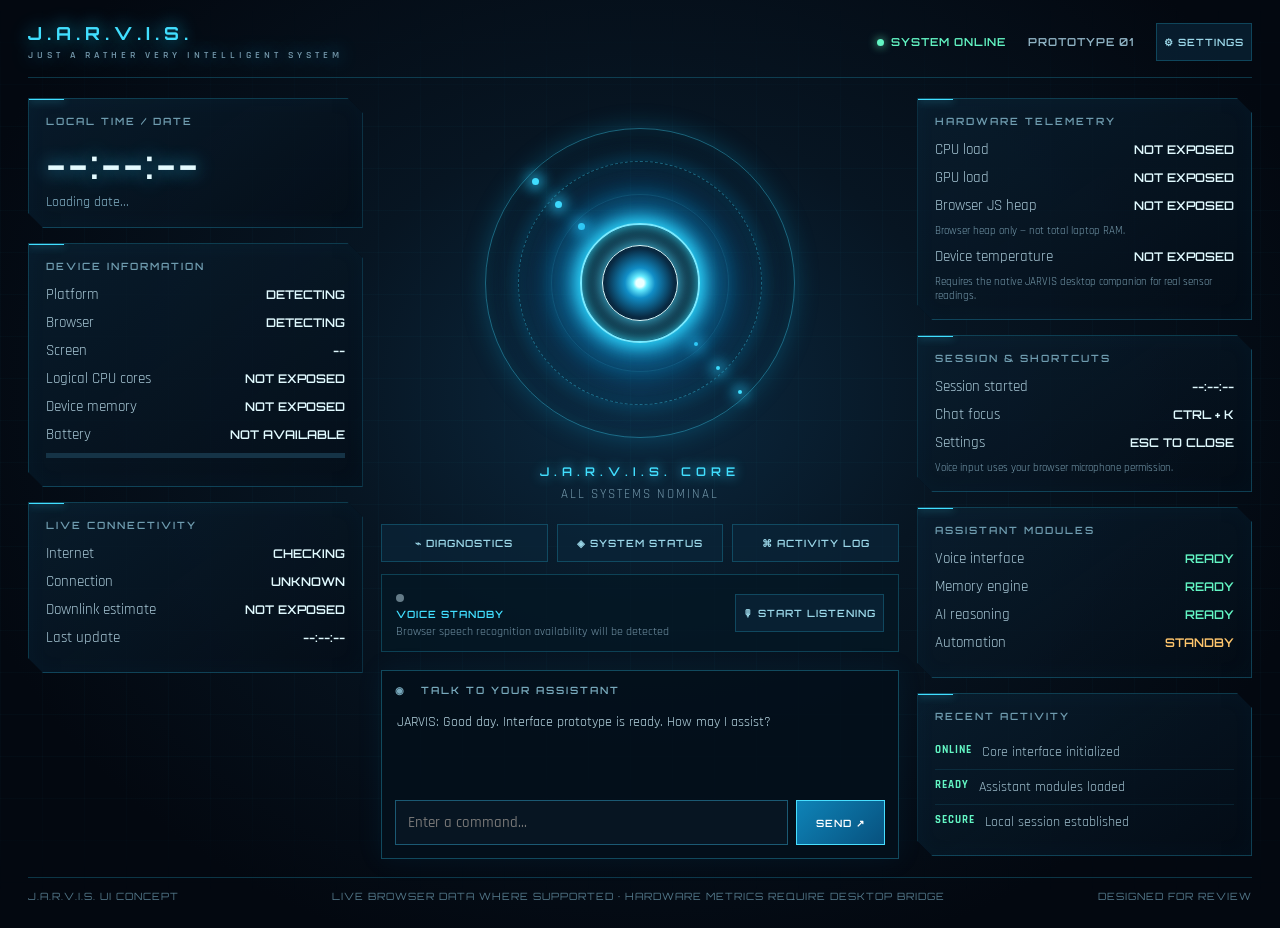
==== commit f155569e: "Add truthful live browser telemetry and functional diagnostics" ====
--- a/ui-prototype/index.html
+++ b/ui-prototype/index.html
@@ -17,14 +17,14 @@
 <section class="layout">
 <aside class="column left">
 <div class="panel"><div class="label">LOCAL TIME / DATE</div><div class="clock" id="clock">--:--:--</div><div class="date" id="date">Loading date...</div></div>
-<div class="panel"><div class="label">DEVICE INFORMATION</div><div class="row"><span>Platform</span><strong id="platform">DETECTING</strong></div><div class="row"><span>Browser</span><strong id="browser">DETECTING</strong></div><div class="row"><span>Screen</span><strong id="screenSize">--</strong></div><div class="row"><span>Battery</span><strong id="battery">NOT AVAILABLE</strong></div><div class="meter"><i id="batteryMeter" style="--w:0%"></i></div></div>
-<div class="panel"><div class="label">LIVE CONNECTIVITY</div><div class="row"><span>Internet</span><strong id="onlineStatus">CHECKING</strong></div><div class="row"><span>Connection</span><strong id="connectionType">UNKNOWN</strong></div><div class="row"><span>Last update</span><strong id="updateTime">--:--:--</strong></div></div>
+<div class="panel"><div class="label">DEVICE INFORMATION</div><div class="row"><span>Platform</span><strong id="platform">DETECTING</strong></div><div class="row"><span>Browser</span><strong id="browser">DETECTING</strong></div><div class="row"><span>Screen</span><strong id="screenSize">--</strong></div><div class="row"><span>Logical CPU cores</span><strong id="cpuCores">NOT EXPOSED</strong></div><div class="row"><span>Device memory</span><strong id="deviceMemory">NOT EXPOSED</strong></div><div class="row"><span>Battery</span><strong id="battery">NOT AVAILABLE</strong></div><div class="meter"><i id="batteryMeter" style="--w:0%"></i></div></div>
+<div class="panel"><div class="label">LIVE CONNECTIVITY</div><div class="row"><span>Internet</span><strong id="onlineStatus">CHECKING</strong></div><div class="row"><span>Connection</span><strong id="connectionType">UNKNOWN</strong></div><div class="row"><span>Downlink estimate</span><strong id="downlink">NOT EXPOSED</strong></div><div class="row"><span>Last update</span><strong id="updateTime">--:--:--</strong></div></div>
 </aside>
 <section class="center"><div class="core-wrap"><div class="orbit"></div><div class="orbit two"></div><div class="orbit three"></div><div class="reactor"></div></div><div class="core-caption">J.A.R.V.I.S. CORE</div><div class="subcaption">ALL SYSTEMS NOMINAL</div>
 <div class="quick"><button data-action="Run diagnostics">⌁ DIAGNOSTICS</button><button data-action="Open system status">◈ SYSTEM STATUS</button><button data-action="Show recent activity">⌘ ACTIVITY LOG</button></div><div class="voice-strip"><div><span class="voice-indicator" id="voiceIndicator"></span><strong id="voiceStatus">VOICE STANDBY</strong><small id="voiceHint">Browser speech recognition availability will be detected</small></div><button class="navbtn" id="voiceButton" type="button">🎙 START LISTENING</button></div>
 <div class="chat" style="width:100%"><div class="chat-head">◉ &nbsp; TALK TO YOUR ASSISTANT</div><div class="messages" id="messages"><div class="msg">JARVIS: Good day. Interface prototype is ready. How may I assist?</div></div><form class="composer" id="chatForm"><input id="chatInput" autocomplete="off" placeholder="Enter a command..." aria-label="Message JARVIS"><button type="submit">SEND ↗</button></form></div></section>
 <aside class="column right">
-<div class="panel"><div class="label">HARDWARE TELEMETRY</div><div class="row"><span>CPU load</span><strong id="cpuLoad">NOT EXPOSED</strong></div><div class="row"><span>GPU load</span><strong id="gpuLoad">NOT EXPOSED</strong></div><div class="row"><span>Memory usage</span><strong id="memoryUsage">NOT EXPOSED</strong></div><div class="row"><span>Device temperature</span><strong id="deviceTemp">NOT EXPOSED</strong></div><div class="unit">Requires the native JARVIS desktop companion for real sensor readings.</div></div>
+<div class="panel"><div class="label">HARDWARE TELEMETRY</div><div class="row"><span>CPU load</span><strong id="cpuLoad">NOT EXPOSED</strong></div><div class="row"><span>GPU load</span><strong id="gpuLoad">NOT EXPOSED</strong></div><div class="row"><span>Browser JS heap</span><strong id="memoryUsage">NOT EXPOSED</strong></div><div class="unit">Browser heap only — not total laptop RAM.</div><div class="row"><span>Device temperature</span><strong id="deviceTemp">NOT EXPOSED</strong></div><div class="unit">Requires the native JARVIS desktop companion for real sensor readings.</div></div>
 <div class="panel"><div class="label">SESSION & SHORTCUTS</div><div class="row"><span>Session started</span><strong id="sessionStart">--:--:--</strong></div><div class="row"><span>Chat focus</span><strong>CTRL + K</strong></div><div class="row"><span>Settings</span><strong>ESC TO CLOSE</strong></div><div class="unit">Voice input uses your browser microphone permission.</div></div><div class="panel"><div class="label">ASSISTANT MODULES</div><div class="row"><span>Voice interface</span><strong style="color:var(--green)">READY</strong></div><div class="row"><span>Memory engine</span><strong style="color:var(--green)">READY</strong></div><div class="row"><span>AI reasoning</span><strong style="color:var(--green)">READY</strong></div><div class="row"><span>Automation</span><strong style="color:var(--amber)">STANDBY</strong></div></div>
 <div class="panel"><div class="label">RECENT ACTIVITY</div><div class="activity"><b>ONLINE</b><span>Core interface initialized</span></div><div class="activity"><b>READY</b><span>Assistant modules loaded</span></div><div class="activity"><b>SECURE</b><span>Local session established</span></div></div>
 </aside></section>
@@ -38,11 +38,11 @@
 document.getElementById('platform').textContent=(navigator.userAgentData?.platform||navigator.platform||'Browser').toUpperCase();
 document.getElementById('browser').textContent=(navigator.userAgent.match(/(Edg|Chrome|Firefox|Safari)\/?([\d.]*)/i)?.[1]||'WEB').toUpperCase();
 function screenInfo(){document.getElementById('screenSize').textContent=screen.width+' × '+screen.height;}
-screenInfo();addEventListener('resize',screenInfo);
+screenInfo();addEventListener('resize',screenInfo);\ndocument.getElementById('cpuCores').textContent=navigator.hardwareConcurrency?String(navigator.hardwareConcurrency):'NOT EXPOSED';\ndocument.getElementById('deviceMemory').textContent=navigator.deviceMemory?navigator.deviceMemory+' GB (EST.)':'NOT EXPOSED';\nfunction updateBrowserHeap(){const m=performance.memory;document.getElementById('memoryUsage').textContent=m?Math.round(m.usedJSHeapSize/1048576)+' / '+Math.round(m.jsHeapSizeLimit/1048576)+' MB':'NOT EXPOSED';}\nupdateBrowserHeap();setInterval(updateBrowserHeap,5000);
 function updateOnline(){const el=document.getElementById('onlineStatus');el.textContent=navigator.onLine?'ONLINE':'OFFLINE';el.style.color=navigator.onLine?'var(--green)':'var(--amber)';}
 updateOnline();addEventListener('online',updateOnline);addEventListener('offline',updateOnline);
 const connection=navigator.connection||navigator.mozConnection||navigator.webkitConnection;
-function updateConnection(){document.getElementById('connectionType').textContent=connection?(connection.effectiveType||connection.type||'AVAILABLE').toUpperCase():'NOT EXPOSED';}
+function updateConnection(){document.getElementById('connectionType').textContent=connection?(connection.effectiveType||connection.type||'AVAILABLE').toUpperCase():'NOT EXPOSED';document.getElementById('downlink').textContent=connection?.downlink?connection.downlink+' Mbps':'NOT EXPOSED';}
 updateConnection();connection?.addEventListener?.('change',updateConnection);
 async function updateBattery(){const el=document.getElementById('battery'),meter=document.getElementById('batteryMeter');if(!navigator.getBattery){el.textContent='NOT SUPPORTED';meter.style.setProperty('--w','0%');return;}try{const b=await navigator.getBattery();function paint(){el.textContent=Math.round(b.level*100)+'%'+(b.charging?' · CHARGING':'');meter.style.setProperty('--w',(b.level*100)+'%');}paint();b.addEventListener('levelchange',paint);b.addEventListener('chargingchange',paint);}catch{el.textContent='PERMISSION UNAVAILABLE';}}
 updateBattery();
@@ -57,7 +57,12 @@
 document.getElementById('openSettings').addEventListener('click',openSettings);document.getElementById('closeSettings').addEventListener('click',closeSettings);overlay.addEventListener('click',e=>{if(e.target===overlay)closeSettings();});document.addEventListener('keydown',e=>{if(e.key==='Escape')closeSettings();});document.getElementById('saveSettings').addEventListener('click',()=>{preferences={accent:settingControls.accent.value,clock24:settingControls.clock24.checked,seconds:settingControls.seconds.checked,motion:settingControls.motion.checked};apiKeyInMemory=settingControls.apiKey.value;try{localStorage.setItem('jarvis-ui-settings',JSON.stringify(preferences));localStorage.setItem('jarvis-ai-settings',JSON.stringify({provider:settingControls.provider.value,endpoint:settingControls.endpoint.value.trim()}));}catch{}applyPreferences();tick();closeSettings();settingControls.apiKey.value='';document.getElementById('toggleKey').textContent='SHOW';notify('Settings saved; API key kept in memory only');});loadPreferences();
 const toast=document.getElementById('toast');let toastTimer;
 function notify(t){toast.textContent=t;toast.classList.add('show');clearTimeout(toastTimer);toastTimer=setTimeout(()=>toast.classList.remove('show'),2200);}
-document.querySelectorAll('[data-action]').forEach(b=>b.addEventListener('click',()=>{notify(b.dataset.action+' — prototype action');addMessage('JARVIS',b.dataset.action+' selected. Desktop integration is not connected yet.');}));
+function runQuickAction(action){
+ if(action==='Run diagnostics'){const details=['Internet: '+(navigator.onLine?'ONLINE':'OFFLINE'),'Browser: '+(navigator.userAgentData?.platform||navigator.platform||'Unknown'),'Logical CPU cores: '+(navigator.hardwareConcurrency||'Unavailable'),'Device memory estimate: '+(navigator.deviceMemory?navigator.deviceMemory+' GB':'Unavailable'),'Battery API: '+(navigator.getBattery?'Supported':'Unavailable')];details.forEach(x=>addMessage('DIAGNOSTIC',x));notify('Browser diagnostics completed');}
+ else if(action==='Open system status'){addMessage('SYSTEM','Browser session is active. Full Windows telemetry requires the native desktop bridge.');notify('System status displayed');}
+ else {addMessage('ACTIVITY','Session initialized · '+new Date().toLocaleTimeString());addMessage('ACTIVITY','Quick action: '+action);notify('Recent activity displayed');}
+}
+document.querySelectorAll('[data-action]').forEach(b=>b.addEventListener('click',()=>runQuickAction(b.dataset.action)));
 const messages=document.getElementById('messages');
 function addMessage(who,txt,cls=''){const el=document.createElement('div');el.className='msg '+cls;el.textContent=who+': '+txt;messages.appendChild(el);messages.scrollTop=messages.scrollHeight;}
 document.getElementById('chatForm').addEventListener('submit',e=>{e.preventDefault();const input=document.getElementById('chatInput'),value=input.value.trim();if(!value)return;addMessage('YOU',value,'user');input.value='';setTimeout(()=>addMessage('JARVIS','Message received. Connect the JARVIS AI backend to enable real assistant responses.'),350);});
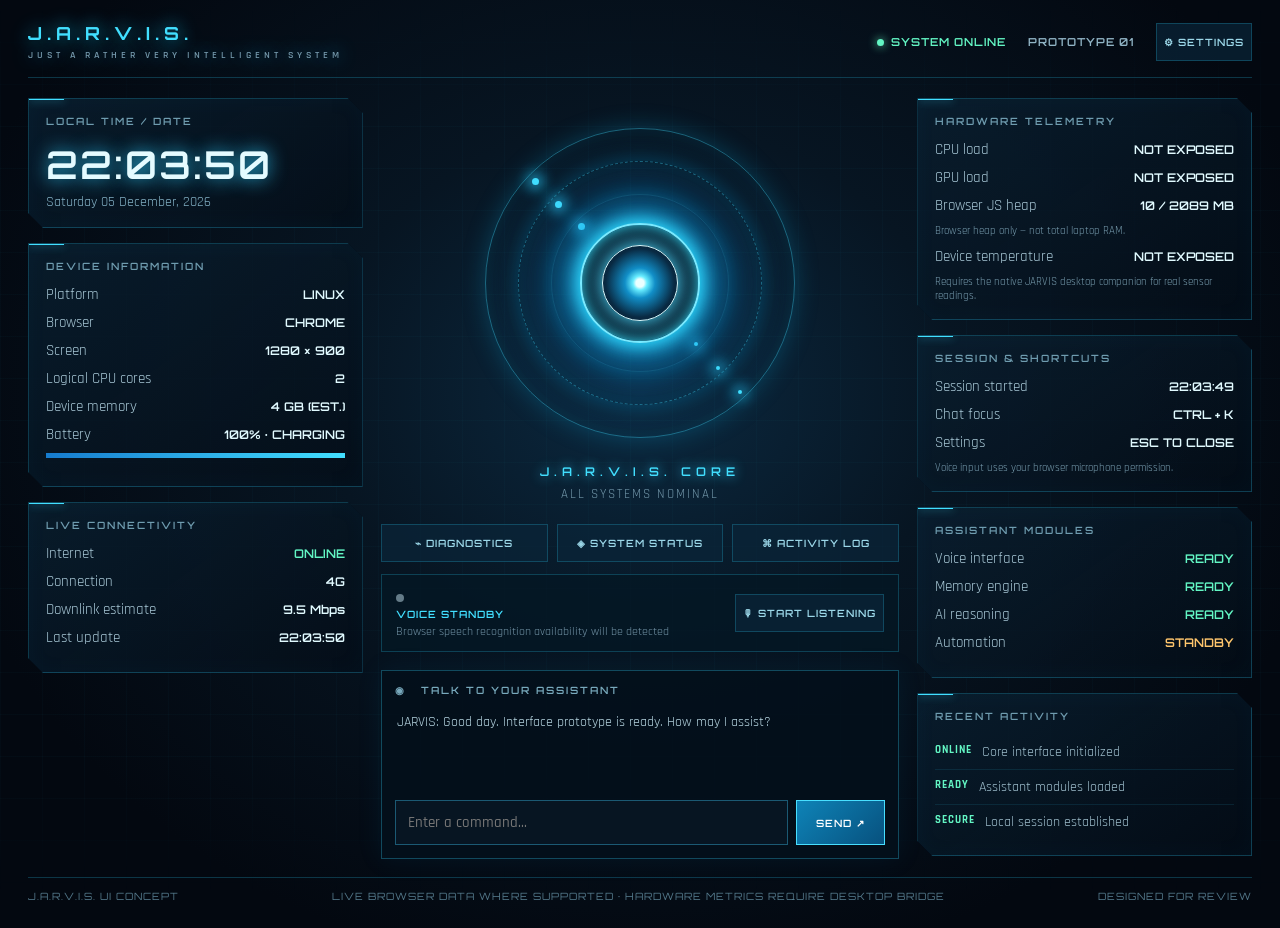
==== commit cf78784f: "Fix JavaScript line breaks in telemetry update" ====
--- a/ui-prototype/index.html
+++ b/ui-prototype/index.html
@@ -38,7 +38,11 @@
 document.getElementById('platform').textContent=(navigator.userAgentData?.platform||navigator.platform||'Browser').toUpperCase();
 document.getElementById('browser').textContent=(navigator.userAgent.match(/(Edg|Chrome|Firefox|Safari)\/?([\d.]*)/i)?.[1]||'WEB').toUpperCase();
 function screenInfo(){document.getElementById('screenSize').textContent=screen.width+' × '+screen.height;}
-screenInfo();addEventListener('resize',screenInfo);\ndocument.getElementById('cpuCores').textContent=navigator.hardwareConcurrency?String(navigator.hardwareConcurrency):'NOT EXPOSED';\ndocument.getElementById('deviceMemory').textContent=navigator.deviceMemory?navigator.deviceMemory+' GB (EST.)':'NOT EXPOSED';\nfunction updateBrowserHeap(){const m=performance.memory;document.getElementById('memoryUsage').textContent=m?Math.round(m.usedJSHeapSize/1048576)+' / '+Math.round(m.jsHeapSizeLimit/1048576)+' MB':'NOT EXPOSED';}\nupdateBrowserHeap();setInterval(updateBrowserHeap,5000);
+screenInfo();addEventListener('resize',screenInfo);
+document.getElementById('cpuCores').textContent=navigator.hardwareConcurrency?String(navigator.hardwareConcurrency):'NOT EXPOSED';
+document.getElementById('deviceMemory').textContent=navigator.deviceMemory?navigator.deviceMemory+' GB (EST.)':'NOT EXPOSED';
+function updateBrowserHeap(){const m=performance.memory;document.getElementById('memoryUsage').textContent=m?Math.round(m.usedJSHeapSize/1048576)+' / '+Math.round(m.jsHeapSizeLimit/1048576)+' MB':'NOT EXPOSED';}
+updateBrowserHeap();setInterval(updateBrowserHeap,5000);
 function updateOnline(){const el=document.getElementById('onlineStatus');el.textContent=navigator.onLine?'ONLINE':'OFFLINE';el.style.color=navigator.onLine?'var(--green)':'var(--amber)';}
 updateOnline();addEventListener('online',updateOnline);addEventListener('offline',updateOnline);
 const connection=navigator.connection||navigator.mozConnection||navigator.webkitConnection;
